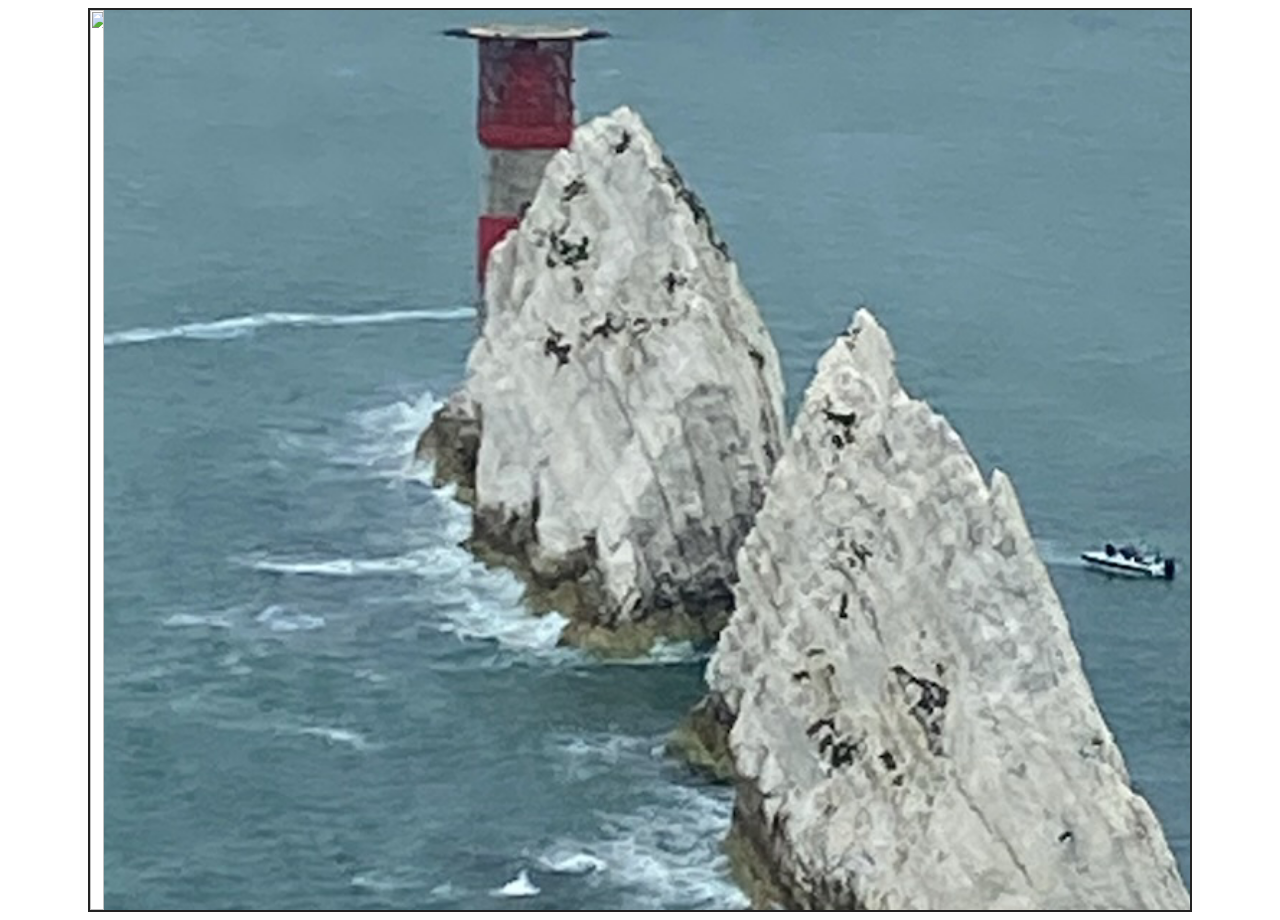
==== index.html @ 486ea43d "add pages and images" ====
<!DOCTYPE html>
<html lang="en">
  <head>
    <meta charset="UTF-8" />
    <meta name="viewport" content="width=device-width, initial-scale=1.0" />
    <title>Isle of Wight Expedition</title>
    <link rel="stylesheet" href="style.css" />
  </head>
  <body>
    <div class="images-container">
      <div class="image">
        <a href="zack/index.html">
          <img src="img/zackedit.PNG" />
          <div class="description">
            <h2>Zack's page</h2>
            <p>Add the description zack</p>
          </div>
        </a>
      </div>
      <div class="image">
        <a href="xander/index.html">
          <img src="img/lighthouseedit.png" />
          <div class="description">
            <h2>Xander's page</h2>
            <p>Expedition page by Xander</p>
          </div>
        </a>
      </div>
    </div>
  </body>
</html>
---- style.css ----
.images-container {
  max-width: 1100px;
  height: 900px;
  margin: 0 auto;
  display: flex;
  border: 2px solid #222;
}
.images-container img {
  width: 100%;
  height: 100%;
  object-fit: cover;
  transition: all 400ms;
}

.images-container .image {
  position: relative;
  overflow: hidden;
}

.images-container .description {
  position: absolute;
  bottom: 0;
  background: #222;
  color: #fff;
  padding: 8px 16px;
  box-shadow: 0 -3px 3px rgba(0, 0, 0, 0.4);
  opacity: 0;
  transition: all 400ms;
  width: 100%;
}

.images-container .image:hover .description {
  opacity: 1;
  bottom: 0;
}

.images-container .image:hover img {
  transform: scale(1.1);
}
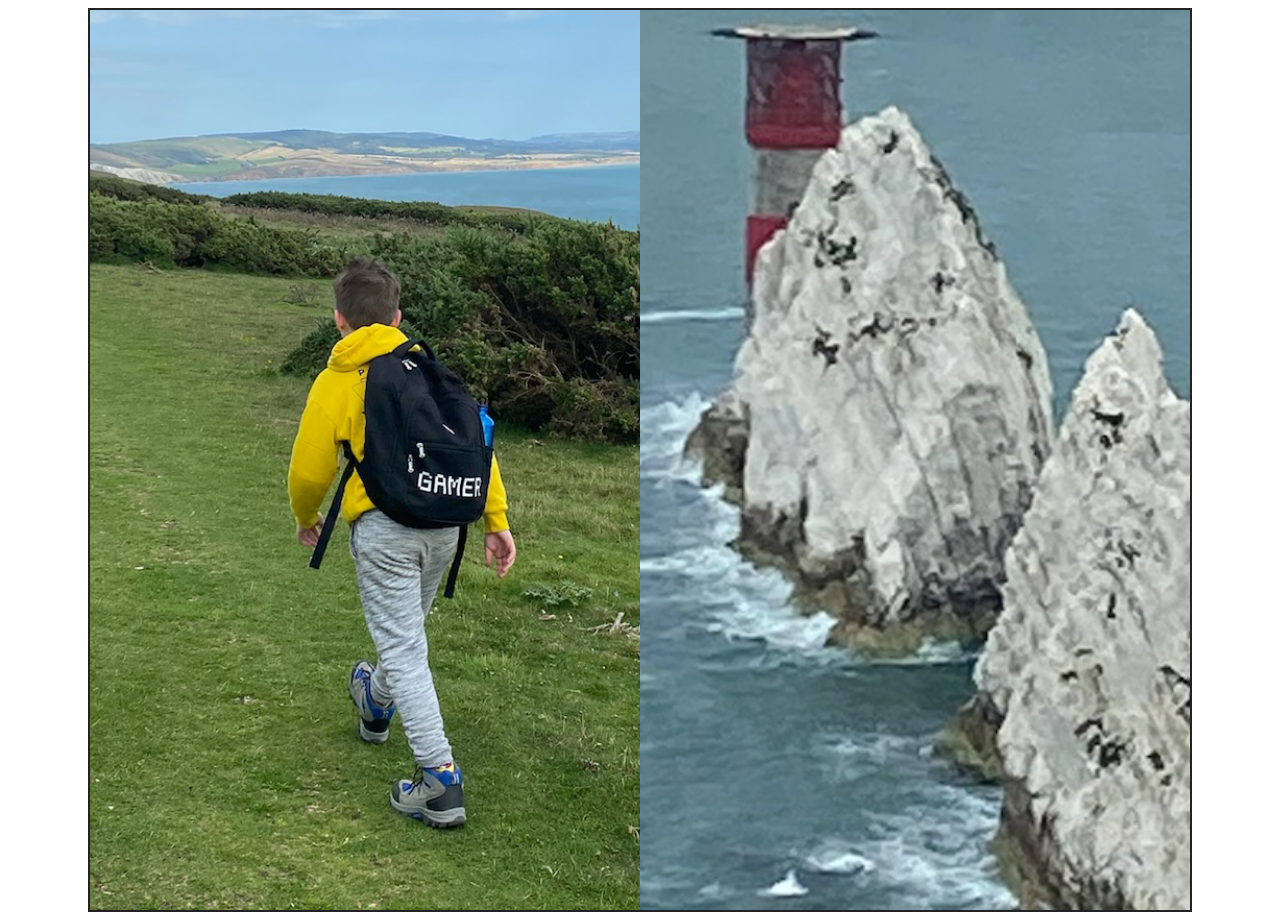
==== commit 368e32c6: "lowercase png lol" ====
--- a/index.html
+++ b/index.html
@@ -10,7 +10,7 @@
     <div class="images-container">
       <div class="image">
         <a href="zack/index.html">
-          <img src="img/zackedit.PNG" />
+          <img src="img/zackedit.png" />
           <div class="description">
             <h2>Zack's page</h2>
             <p>Add the description zack</p>
